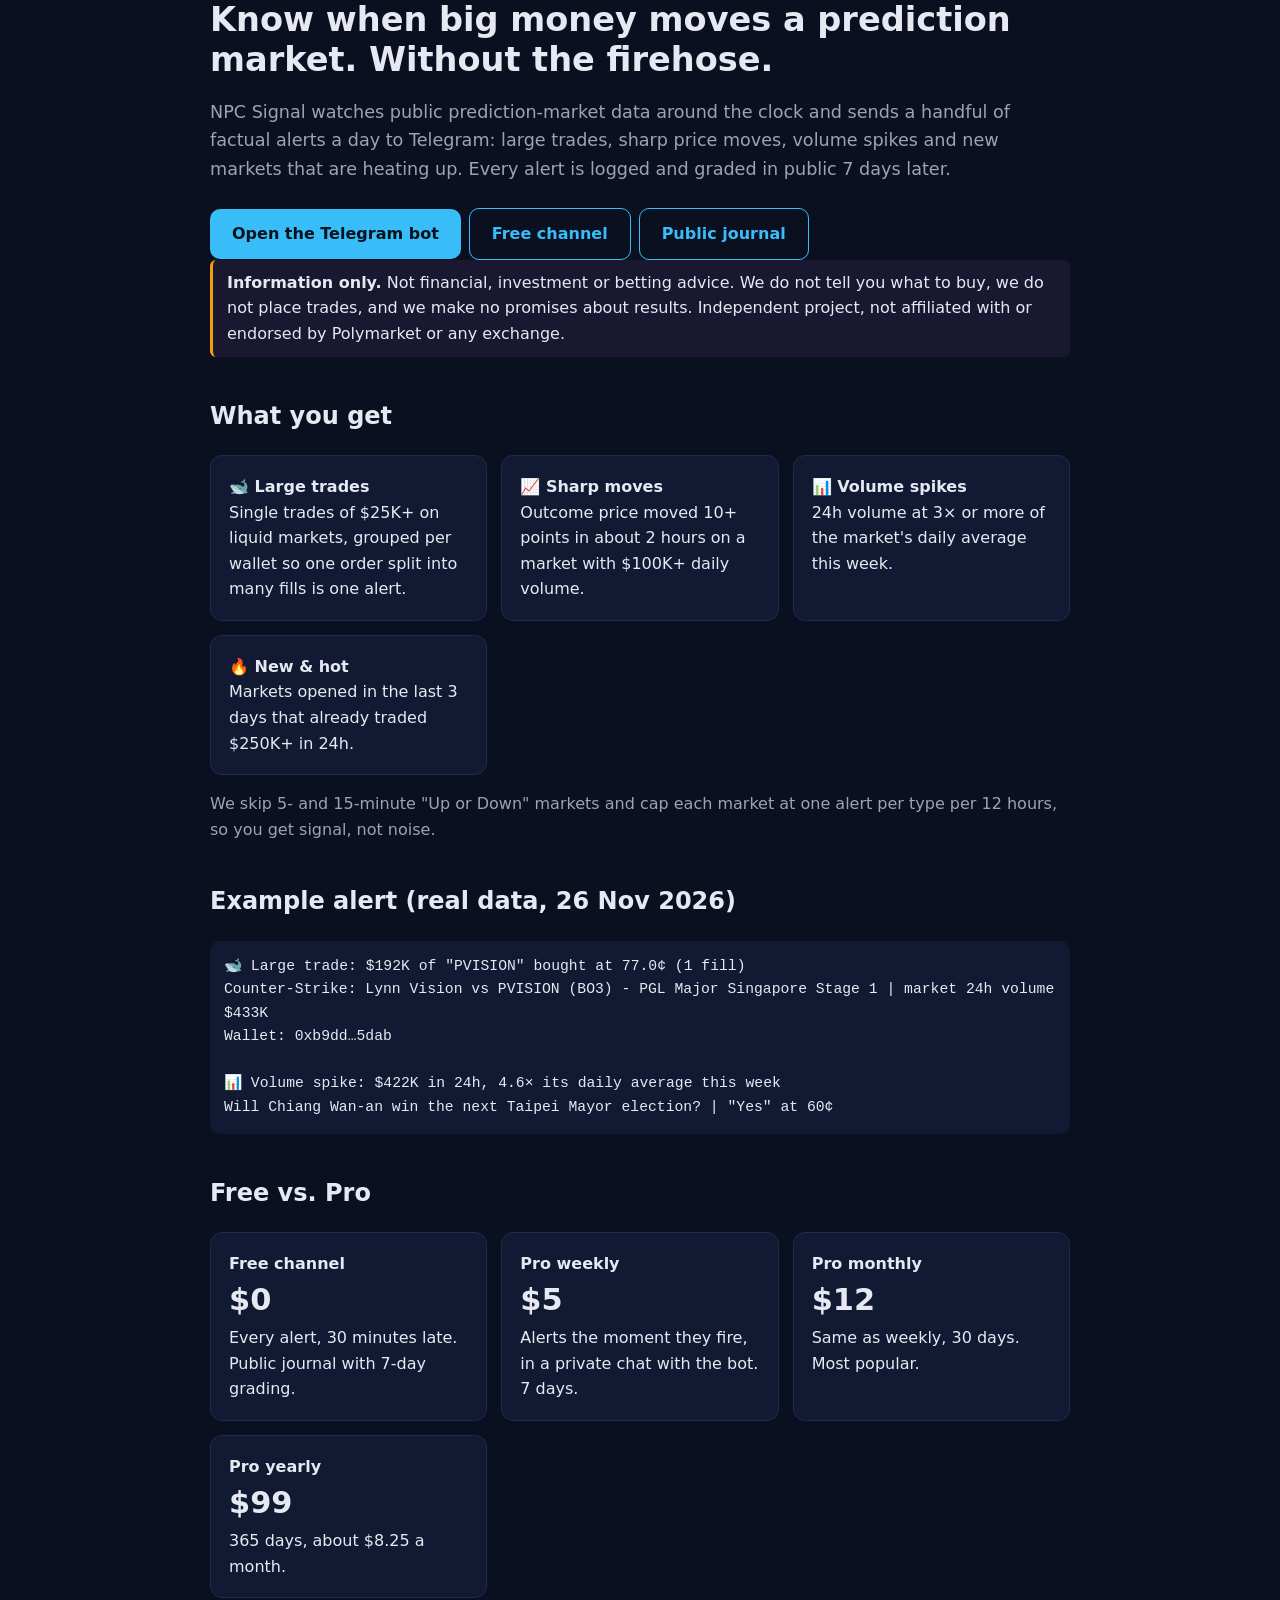
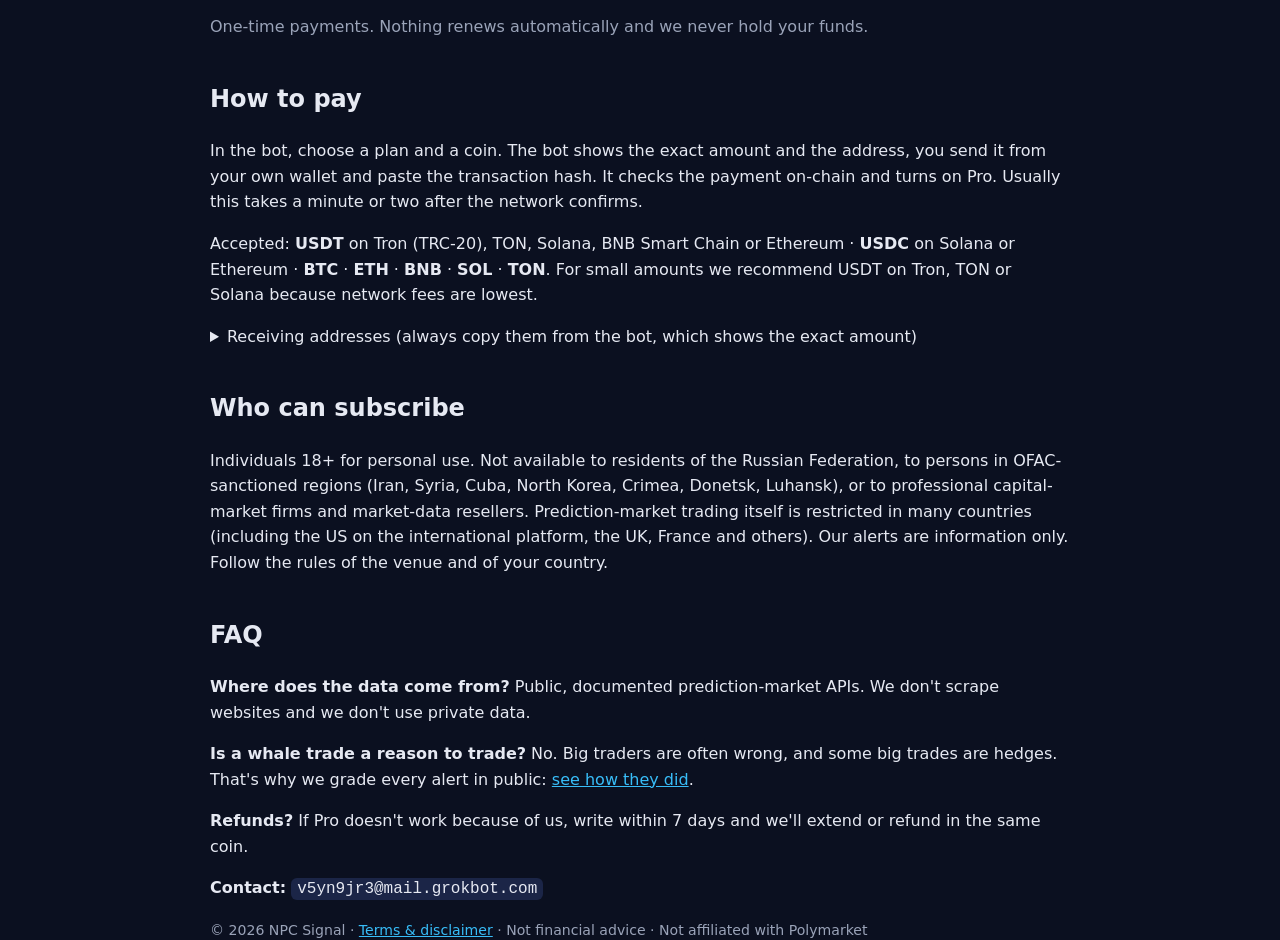
==== site/index.html @ 706c364b "Initial commit: NPC Signal" ====
<!doctype html><html lang="en"><head><meta charset="utf-8"><meta name="viewport" content="width=device-width,initial-scale=1">
<title>NPC Signal — few, factual prediction-market alerts on Telegram</title>
<meta name="description" content="Large trades, sharp price moves and fast-growing new markets on public prediction-market data. A handful of alerts a day, every one graded in public 7 days later.">
<link rel="stylesheet" href="style.css"></head><body>
<header class="w">
<h1>Know when big money moves a prediction market. Without the firehose.</h1>
<p class="sub">NPC Signal watches public prediction-market data around the clock and sends a handful of factual alerts a day to Telegram: large trades, sharp price moves, volume spikes and new markets that are heating up. Every alert is logged and graded in public 7 days later.</p>
<a class="btn" href="https://t.me/npc_signal_ai">Open the Telegram bot</a><a class="btn o" href="https://t.me/ainpcsignal">Free channel</a><a class="btn o" href="journal.html">Public journal</a>
</header>
<main class="w">
<div class="disc"><b>Information only.</b> Not financial, investment or betting advice. We do not tell you what to buy, we do not place trades, and we make no promises about results. Independent project, not affiliated with or endorsed by Polymarket or any exchange.</div>
<h2>What you get</h2>
<div class="grid">
<div class="card"><b>🐋 Large trades</b><br>Single trades of $25K+ on liquid markets, grouped per wallet so one order split into many fills is one alert.</div>
<div class="card"><b>📈 Sharp moves</b><br>Outcome price moved 10+ points in about 2 hours on a market with $100K+ daily volume.</div>
<div class="card"><b>📊 Volume spikes</b><br>24h volume at 3× or more of the market's daily average this week.</div>
<div class="card"><b>🔥 New & hot</b><br>Markets opened in the last 3 days that already traded $250K+ in 24h.</div>
</div>
<p class="mut">We skip 5- and 15-minute "Up or Down" markets and cap each market at one alert per type per 12 hours, so you get signal, not noise.</p>
<h2>Example alert (real data, 26 Nov 2026)</h2>
<pre id="example">🐋 Large trade: $192K of "PVISION" bought at 77.0¢ (1 fill)
Counter-Strike: Lynn Vision vs PVISION (BO3) - PGL Major Singapore Stage 1 | market 24h volume $433K
Wallet: 0xb9dd…5dab

📊 Volume spike: $422K in 24h, 4.6× its daily average this week
Will Chiang Wan-an win the next Taipei Mayor election? | "Yes" at 60¢</pre>
<h2>Free vs. Pro</h2>
<div class="grid">
<div class="card"><b>Free channel</b><div class="price">$0</div>Every alert, 30 minutes late. Public journal with 7-day grading.</div>
<div class="card"><b>Pro weekly</b><div class="price">$5</div>Alerts the moment they fire, in a private chat with the bot. 7 days.</div>
<div class="card"><b>Pro monthly</b><div class="price">$12</div>Same as weekly, 30 days. Most popular.</div>
<div class="card"><b>Pro yearly</b><div class="price">$99</div>365 days, about $8.25 a month.</div>
</div>
<p class="mut">One-time payments. Nothing renews automatically and we never hold your funds.</p>
<h2>How to pay</h2>
<p>In the bot, choose a plan and a coin. The bot shows the exact amount and the address, you send it from your own wallet and paste the transaction hash. It checks the payment on-chain and turns on Pro. Usually this takes a minute or two after the network confirms.</p>
<p>Accepted: <b>USDT</b> on Tron (TRC-20), TON, Solana, BNB Smart Chain or Ethereum · <b>USDC</b> on Solana or Ethereum · <b>BTC</b> · <b>ETH</b> · <b>BNB</b> · <b>SOL</b> · <b>TON</b>. For small amounts we recommend USDT on Tron, TON or Solana because network fees are lowest.</p>
<details><summary>Receiving addresses (always copy them from the bot, which shows the exact amount)</summary>
<ul>
<li>BTC: <code>bc1qplkhmamefv04aragraha7efd23rpwwq02w44xu</code></li>
<li>ETH / BNB Smart Chain (ETH, BNB, USDT, USDC): <code>0xA38e763c548A1A16D75E4Dfab0Ab920C95B8C731</code></li>
<li>Tron (USDT TRC-20): <code>TEWbCEht6kSrg7a3EWapjFmyHgdfxD35rU</code></li>
<li>Solana (SOL, USDT, USDC): <code>2T6iYCT7yegvbpSw4MtWAwnFN3pd3WiiCMedbsges5Sp</code></li>
<li>TON (TON, USDT on TON): <code>UQDHWu4TpGJwVohgJhaHE6bw0CsgC8wCr5p6VFPFGXFr_hvY</code></li>
</ul><p class="mut">Send only the listed asset on its listed network. Crypto transfers cannot be reversed.</p></details>
<h2>Who can subscribe</h2>
<p>Individuals 18+ for personal use. Not available to residents of the Russian Federation, to persons in OFAC-sanctioned regions (Iran, Syria, Cuba, North Korea, Crimea, Donetsk, Luhansk), or to professional capital-market firms and market-data resellers. Prediction-market trading itself is restricted in many countries (including the US on the international platform, the UK, France and others). Our alerts are information only. Follow the rules of the venue and of your country.</p>
<h2>FAQ</h2>
<p><b>Where does the data come from?</b> Public, documented prediction-market APIs. We don't scrape websites and we don't use private data.</p>
<p><b>Is a whale trade a reason to trade?</b> No. Big traders are often wrong, and some big trades are hedges. That's why we grade every alert in public: <a href="journal.html">see how they did</a>.</p>
<p><b>Refunds?</b> If Pro doesn't work because of us, write within 7 days and we'll extend or refund in the same coin.</p>
<p><b>Contact:</b> <code>v5yn9jr3@mail.grokbot.com</code></p>
</main>
<footer class="w">© 2026 NPC Signal · <a href="terms.html">Terms & disclaimer</a> · Not financial advice · Not affiliated with Polymarket</footer>
</body></html>
---- site/style.css ----
:root{--bg:#0b1020;--card:#121a33;--fg:#e6e9f2;--mut:#9aa3b8;--acc:#38bdf8}
*{box-sizing:border-box}body{margin:0;background:var(--bg);color:var(--fg);font:16px/1.6 system-ui,Segoe UI,Roboto,sans-serif}
.w{max-width:900px;margin:0 auto;padding:0 20px}a{color:var(--acc)}
header{padding:56px 0 30px}h1{font-size:2.1rem;line-height:1.2;margin:0 0 12px}h2{margin-top:40px}
.sub{color:var(--mut);font-size:1.1rem}.btn{display:inline-block;background:var(--acc);color:#04121c;font-weight:700;padding:12px 22px;border-radius:10px;text-decoration:none;margin:8px 8px 0 0}
.btn.o{background:transparent;color:var(--acc);border:1px solid var(--acc)}
.grid{display:grid;grid-template-columns:repeat(auto-fit,minmax(240px,1fr));gap:14px}
.card{background:var(--card);border:1px solid #1f2a4d;border-radius:12px;padding:18px}
.price{font-size:1.9rem;font-weight:800}small,.mut{color:var(--mut)}
pre{background:var(--card);padding:14px;border-radius:10px;white-space:pre-wrap;font-size:.92rem}
table{width:100%;border-collapse:collapse;font-size:.92rem}td,th{border-bottom:1px solid #1f2a4d;padding:8px;vertical-align:top;text-align:left}
code{background:#1b2547;padding:2px 6px;border-radius:6px;word-break:break-all}
.disc{border-left:3px solid #f59e0b;padding:10px 14px;background:#1a1730;border-radius:6px}
footer{padding:40px 0;color:var(--mut);font-size:.88rem}
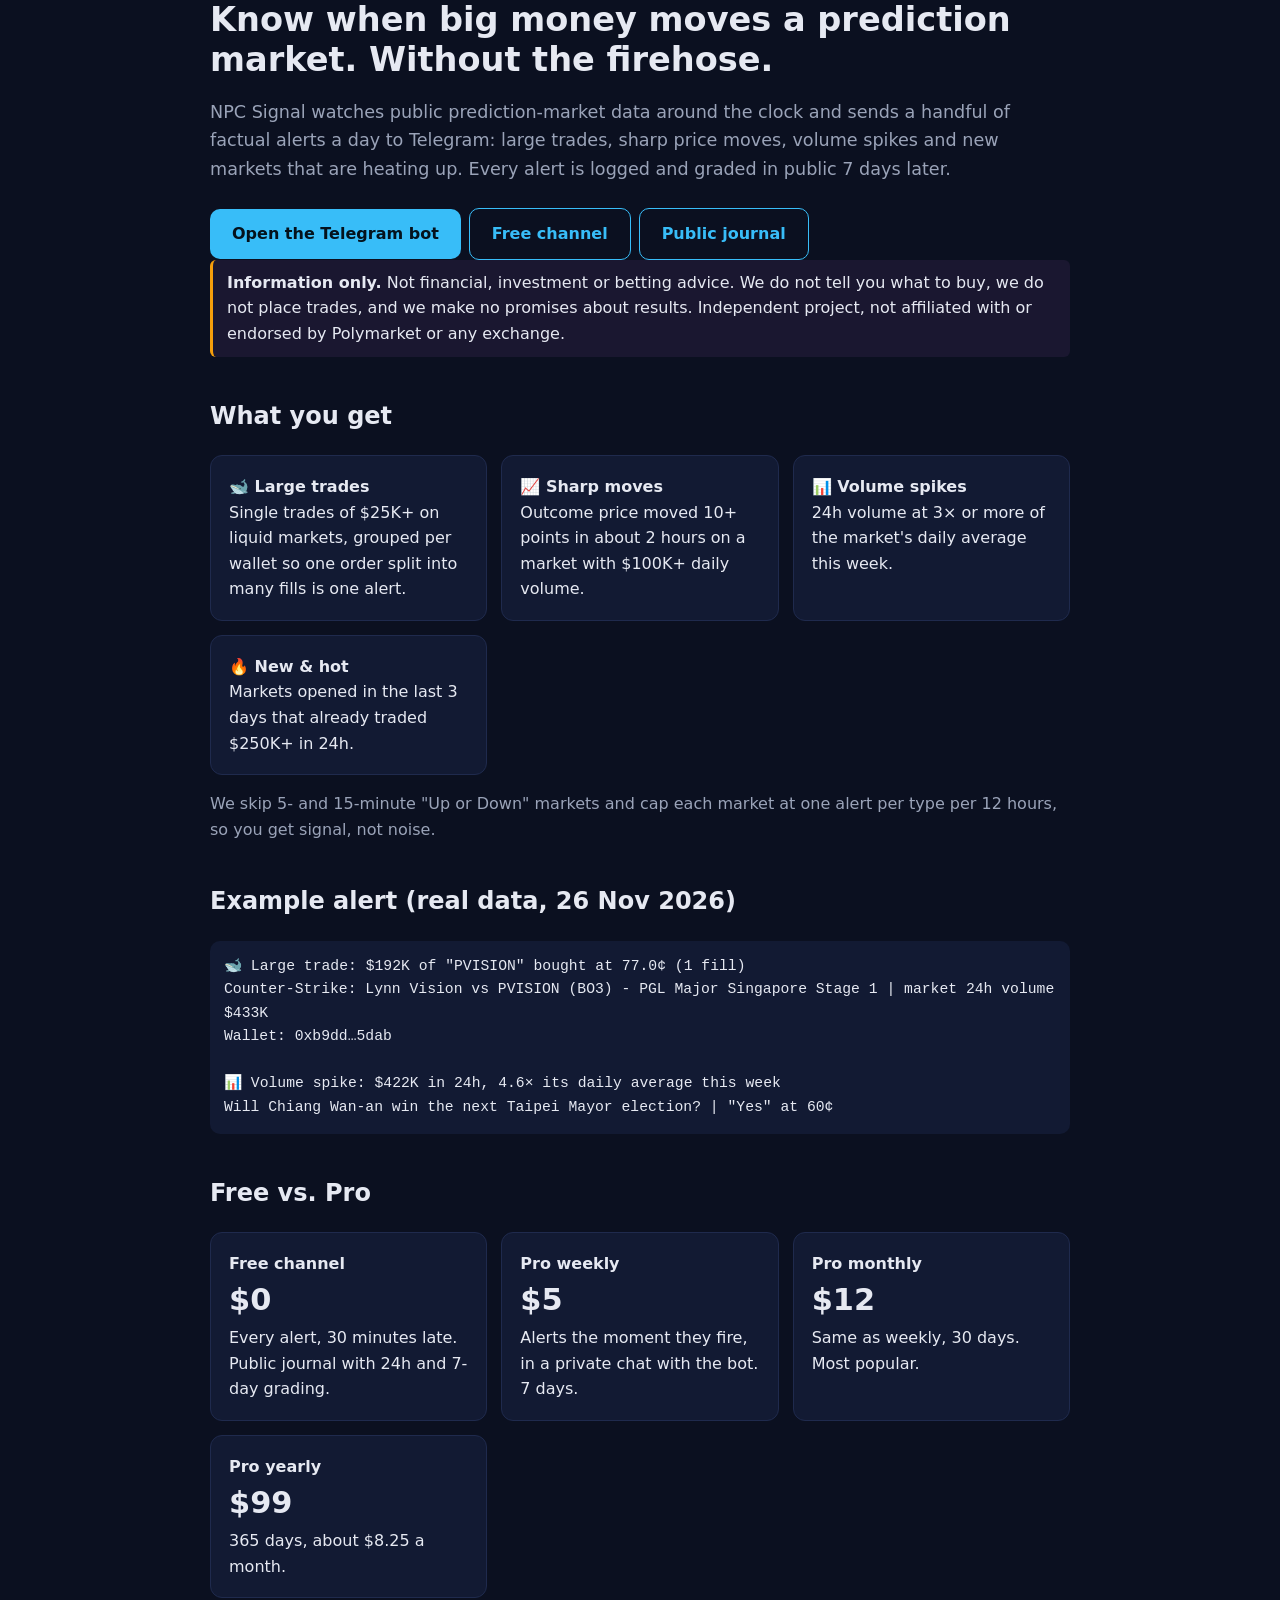
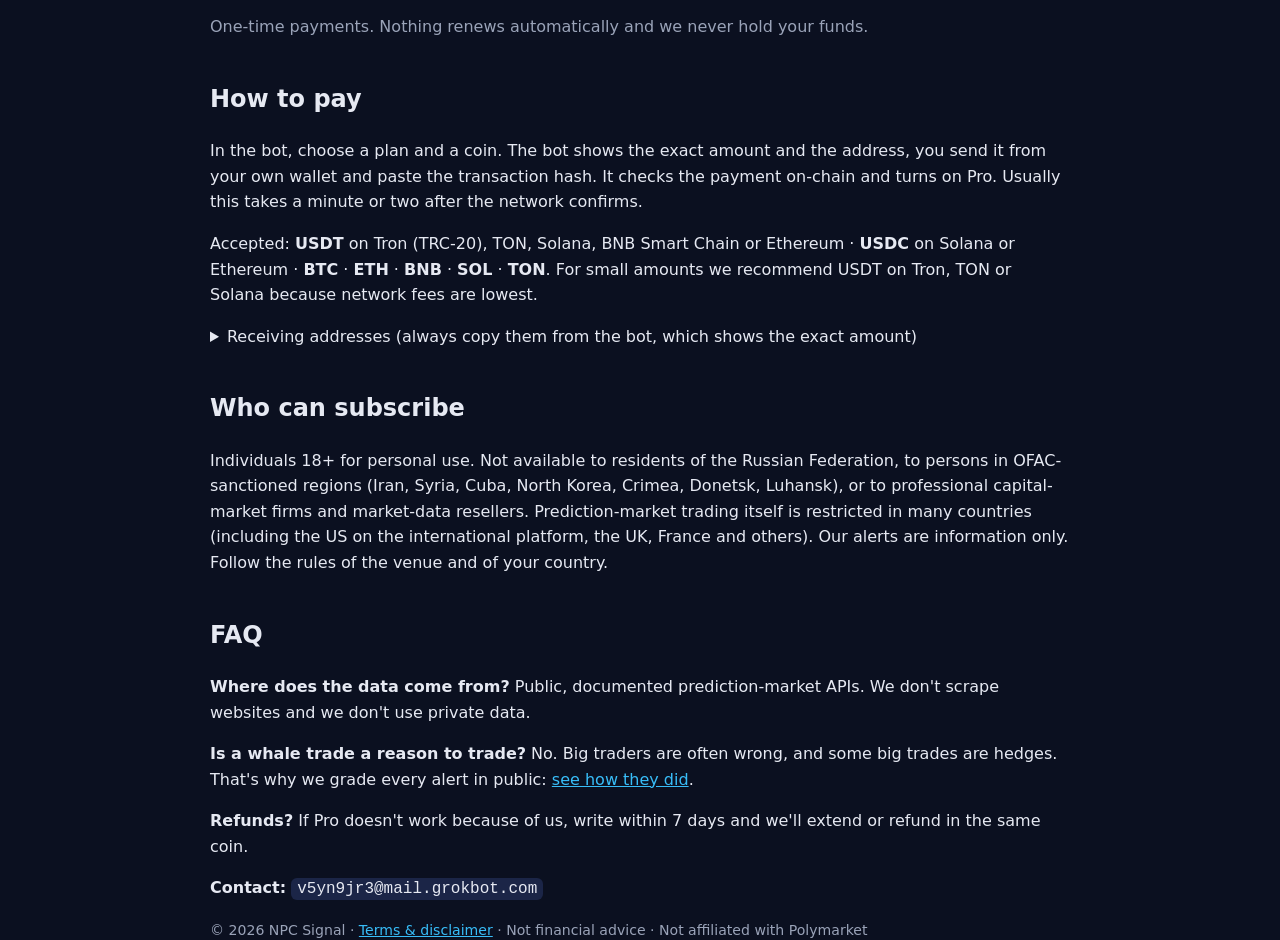
==== commit 8363e856: "Add 24h check (resolved markets only) alongside 7-day grading; DB migration; journal column + summar" ====
--- a/site/index.html
+++ b/site/index.html
@@ -26,7 +26,7 @@
 Will Chiang Wan-an win the next Taipei Mayor election? | "Yes" at 60¢</pre>
 <h2>Free vs. Pro</h2>
 <div class="grid">
-<div class="card"><b>Free channel</b><div class="price">$0</div>Every alert, 30 minutes late. Public journal with 7-day grading.</div>
+<div class="card"><b>Free channel</b><div class="price">$0</div>Every alert, 30 minutes late. Public journal with 24h and 7-day grading.</div>
 <div class="card"><b>Pro weekly</b><div class="price">$5</div>Alerts the moment they fire, in a private chat with the bot. 7 days.</div>
 <div class="card"><b>Pro monthly</b><div class="price">$12</div>Same as weekly, 30 days. Most popular.</div>
 <div class="card"><b>Pro yearly</b><div class="price">$99</div>365 days, about $8.25 a month.</div>
